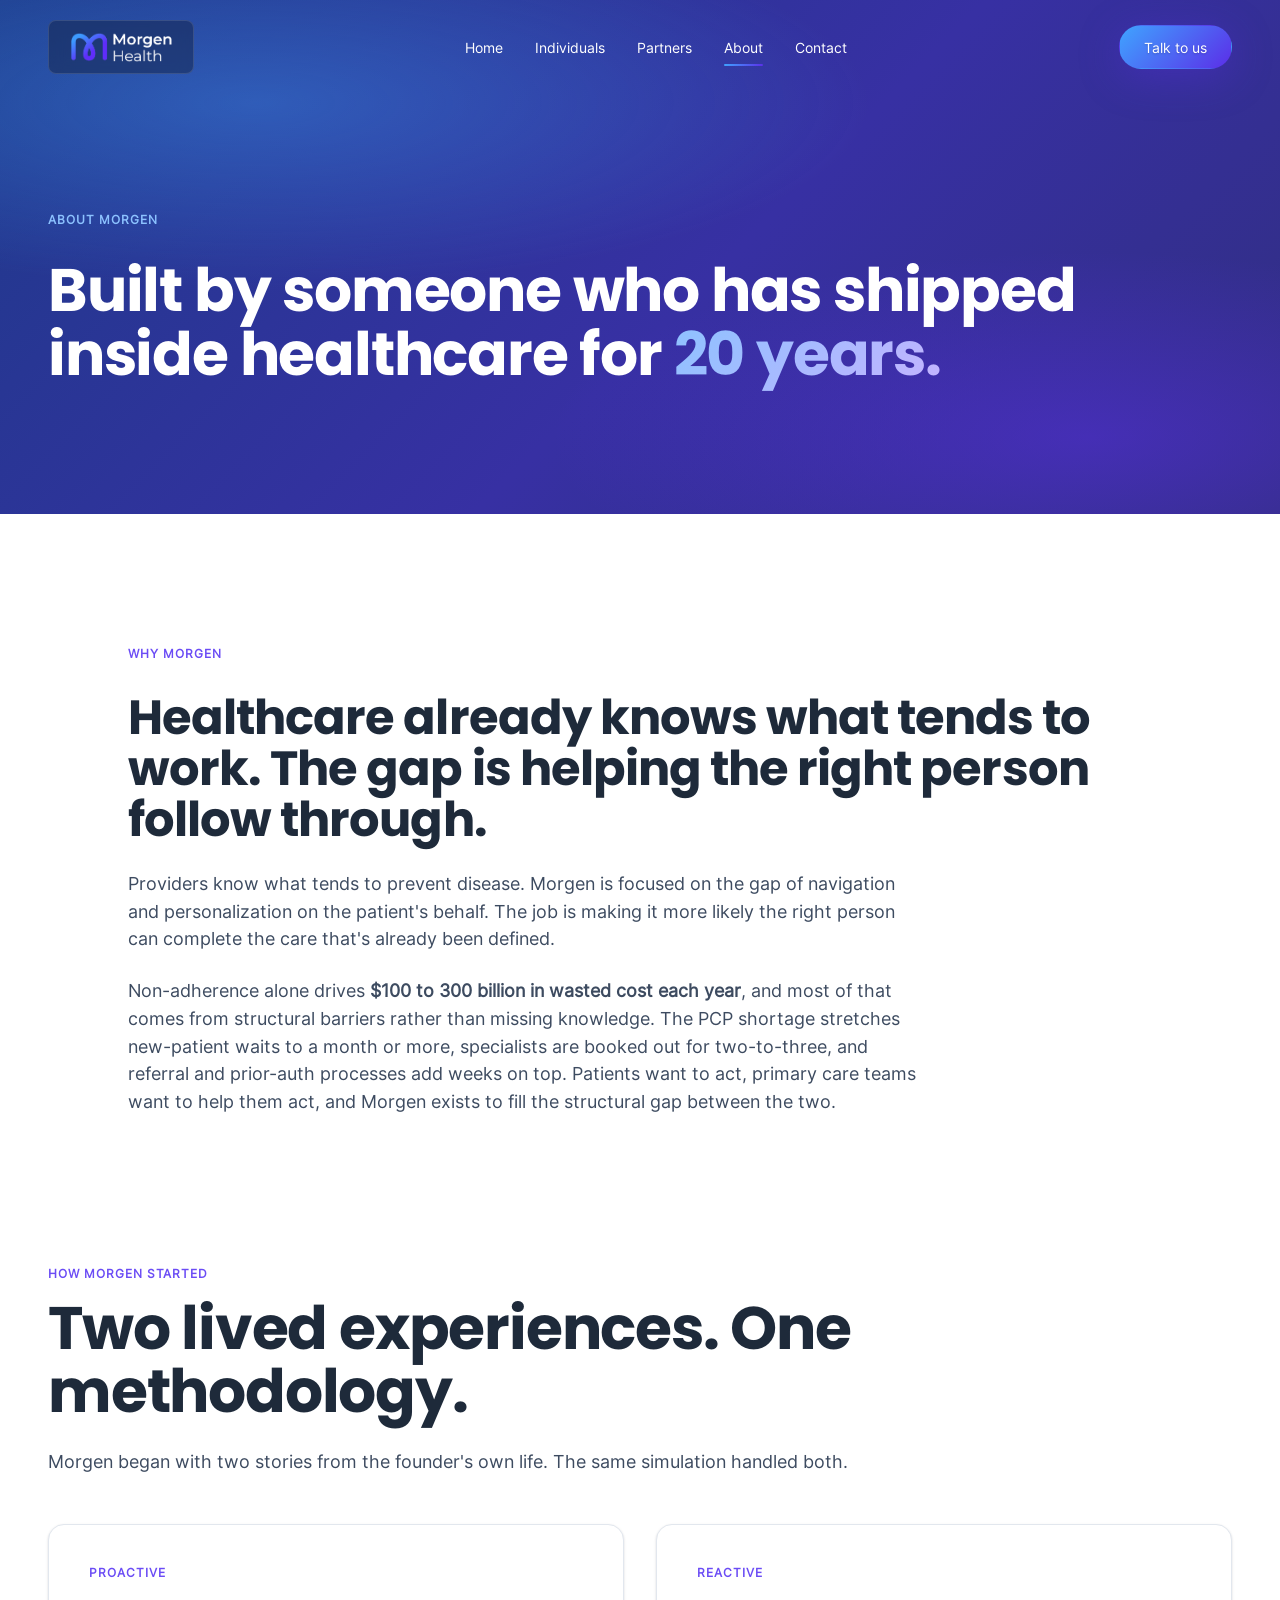
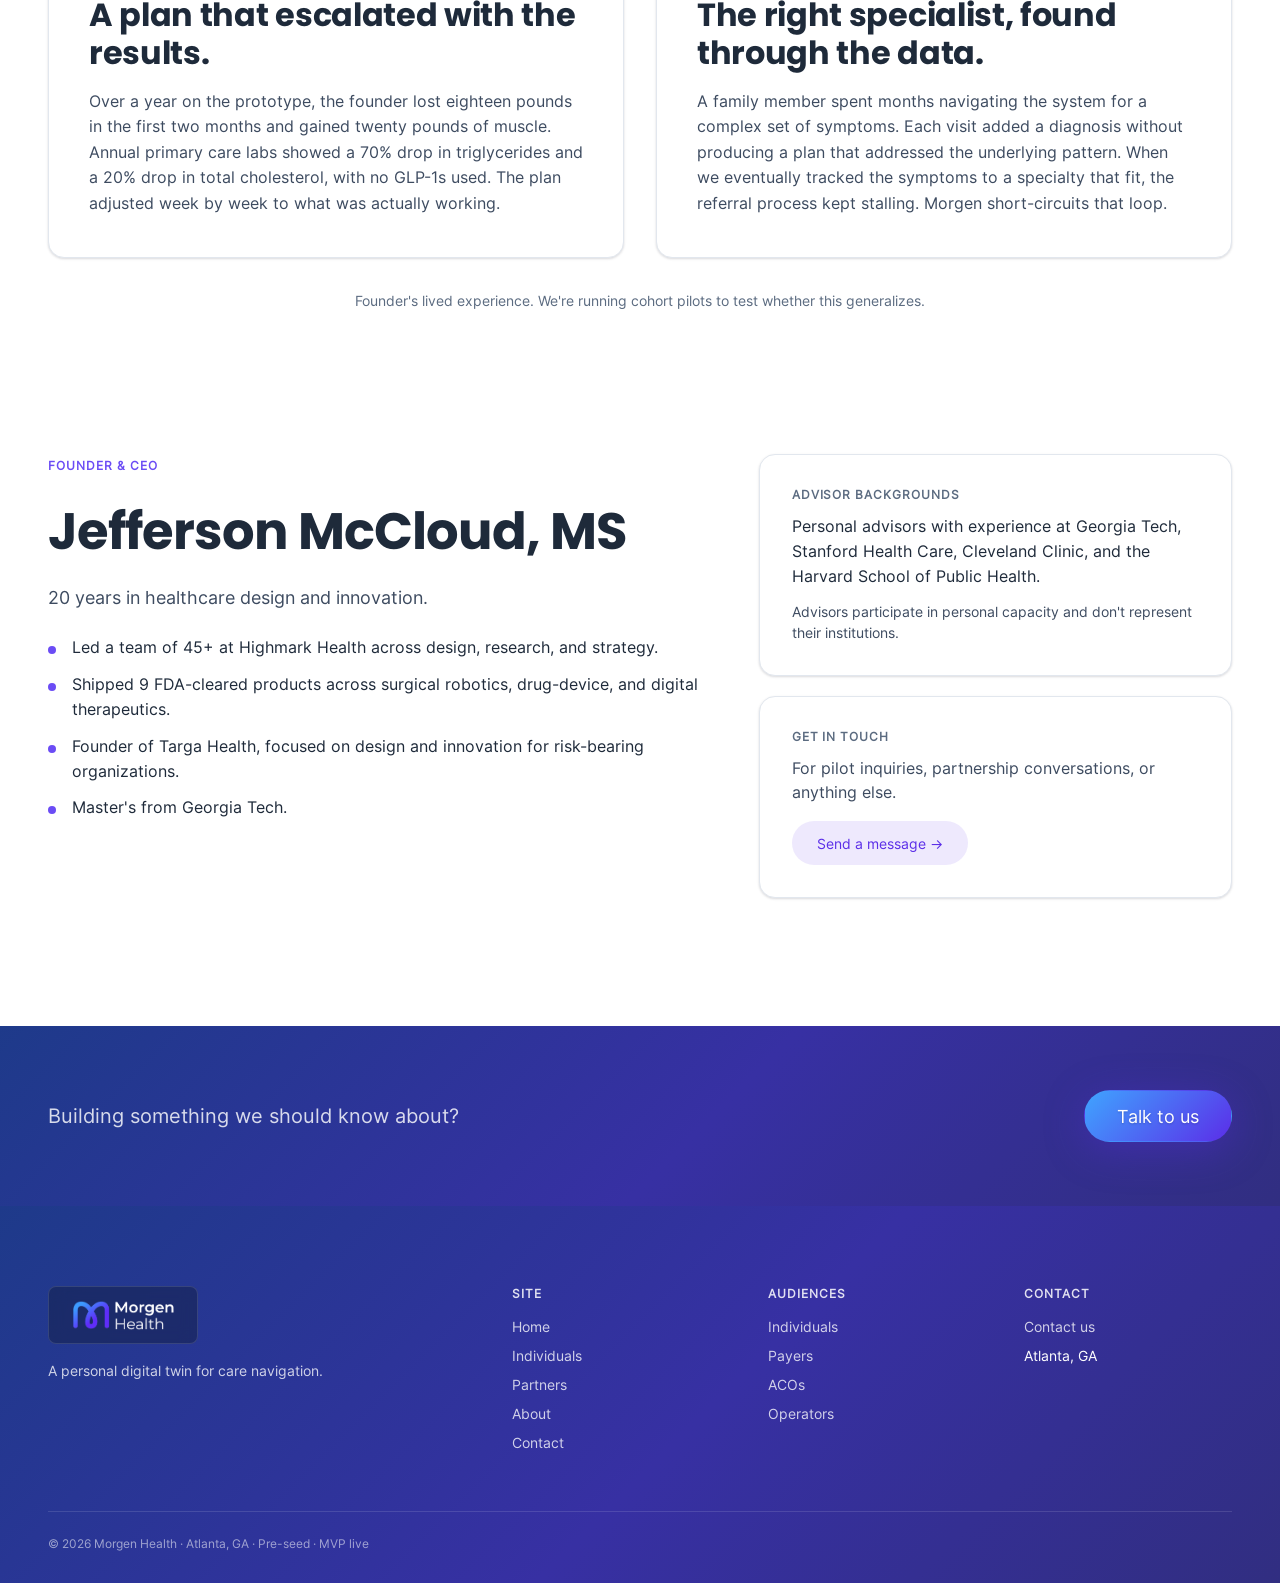
==== about.html @ 2ea1e2b8 "initial push- v1.0 initial push" ====
<!doctype html>
<html lang="en">
<head>
  <meta charset="utf-8">
  <meta name="viewport" content="width=device-width, initial-scale=1">
  <title>About — Morgen Health</title>
  <meta name="description" content="Morgen Health is built by Jefferson McCloud, with 20 years in healthcare design and innovation. The company started with two lived experiences and a single methodology.">
  <link rel="icon" href="assets/logos/morgen-mark.png" type="image/png">
  <link rel="stylesheet" href="styles/site.css">
</head>
<body>

  <a class="skip-link" href="#main-content">Skip to main content</a>

  <nav class="nav" aria-label="Primary">
    <a href="index.html" class="nav__logo" aria-label="Morgen Health home">
      <img class="logo-light" src="assets/logos/morgen-logo-horizontal-dark.png" alt="Morgen Health">
      <img class="logo-dark"  src="assets/logos/morgen-logo-horizontal.png" alt="Morgen Health">
    </a>
    <div class="nav__links">
      <a class="nav__link" href="index.html">Home</a>
      <a class="nav__link" href="individuals.html">Individuals</a>
      <a class="nav__link" href="partners.html">Partners</a>
      <a class="nav__link is-active" href="about.html">About</a>
      <a class="nav__link" href="contact.html">Contact</a>
    </div>
    <a class="btn btn--primary nav__cta" href="contact.html">Talk to us</a>
    <button class="nav__hamburger" aria-label="Open menu" aria-expanded="false">
      <svg width="24" height="24" viewBox="0 0 24 24" fill="none" stroke="currentColor" stroke-width="2" stroke-linecap="round" stroke-linejoin="round"><line x1="3" y1="6" x2="21" y2="6"/><line x1="3" y1="12" x2="21" y2="12"/><line x1="3" y1="18" x2="21" y2="18"/></svg>
    </button>
  </nav>
  <div class="nav__overlay" aria-hidden="true">
    <a class="nav__link" href="index.html">Home</a>
    <a class="nav__link" href="individuals.html">Individuals</a>
    <a class="nav__link" href="partners.html">Partners</a>
    <a class="nav__link is-active" href="about.html">About</a>
    <a class="nav__link" href="contact.html">Contact</a>
    <a class="btn btn--primary btn--lg nav__cta" href="contact.html">Talk to us</a>
  </div>

  <!-- Hero -->
  <header id="main-content" class="section section-grad">
    <div class="container" style="padding-top: 80px;">
      <span class="eyebrow section__eyebrow">About Morgen</span>
      <h1 class="section__title" style="margin-top: 16px;">
        Built by someone who has shipped inside healthcare for <span class="text-grad-cool">20 years.</span>
      </h1>
    </div>
  </header>

  <!-- Why Morgen -->
  <section class="section section-light">
    <div class="container container-prose">
      <span class="eyebrow section__eyebrow">Why Morgen</span>
      <h2 class="section__title" style="margin-top: 16px; font-size: clamp(28px, 4vw, 48px);">
        Healthcare already knows what tends to work. The gap is helping the right person follow through.
      </h2>
      <p class="section__lead" style="margin-top: 24px;">
        Providers know what tends to prevent disease. Morgen is focused on the gap of navigation and personalization on the patient's behalf. The job is making it more likely the right person can complete the care that's already been defined.
      </p>
      <p class="section__lead">
        Non-adherence alone drives <strong>$100 to 300 billion in wasted cost each year</strong>, and most of that comes from structural barriers rather than missing knowledge. The PCP shortage stretches new-patient waits to a month or more, specialists are booked out for two-to-three, and referral and prior-auth processes add weeks on top. Patients want to act, primary care teams want to help them act, and Morgen exists to fill the structural gap between the two.
      </p>
    </div>
  </section>

  <!-- How Morgen started (dual-origin story) -->
  <section class="section section-light" style="padding-top: 0;">
    <div class="container">
      <div class="section__head">
        <span class="eyebrow section__eyebrow">How Morgen started</span>
        <h2 class="section__title">Two lived experiences. One methodology.</h2>
        <p class="section__lead">
          Morgen began with two stories from the founder's own life. The same simulation handled both.
        </p>
      </div>

      <div class="proof-grid">
        <div class="card-light proof-card">
          <span class="eyebrow">Proactive</span>
          <h3 class="proof-card__title">A plan that escalated with the results.</h3>
          <p class="proof-card__body">Over a year on the prototype, the founder lost eighteen pounds in the first two months and gained twenty pounds of muscle. Annual primary care labs showed a 70% drop in triglycerides and a 20% drop in total cholesterol, with no GLP-1s used. The plan adjusted week by week to what was actually working.</p>
        </div>
        <div class="card-light proof-card">
          <span class="eyebrow">Reactive</span>
          <h3 class="proof-card__title">The right specialist, found through the data.</h3>
          <p class="proof-card__body">A family member spent months navigating the system for a complex set of symptoms. Each visit added a diagnosis without producing a plan that addressed the underlying pattern. When we eventually tracked the symptoms to a specialty that fit, the referral process kept stalling. Morgen short-circuits that loop.</p>
        </div>
      </div>

      <p class="proof-footnote">Founder's lived experience. We're running cohort pilots to test whether this generalizes.</p>
    </div>
  </section>

  <!-- Founder -->
  <section class="section section-light" style="padding-top: 0;">
    <div class="container">
      <div class="founder-grid">
        <div>
          <span class="eyebrow section__eyebrow">Founder &amp; CEO</span>
          <h2 style="font-family: var(--font-display); font-size: clamp(32px, 4vw, 56px); font-weight: 700; line-height: 1.06; letter-spacing: -0.02em; margin: 16px 0 24px;">Jefferson McCloud, MS</h2>
          <p class="section__lead" style="margin-top: 0;">20 years in healthcare design and innovation.</p>

          <ul class="bullet-list">
            <li>Led a team of 45+ at Highmark Health across design, research, and strategy.</li>
            <li>Shipped 9 FDA-cleared products across surgical robotics, drug-device, and digital therapeutics.</li>
            <li>Founder of Targa Health, focused on design and innovation for risk-bearing organizations.</li>
            <li>Master's from Georgia Tech.</li>
          </ul>
        </div>

        <div style="display: flex; flex-direction: column; gap: 20px;">
          <div class="card-light">
            <div class="caption" style="text-transform: uppercase; letter-spacing: 0.08em; font-weight: 600; font-size: 12px; color: var(--ink-600); margin-bottom: 12px;">Advisor backgrounds</div>
            <p style="margin: 0 0 12px; color: var(--ink-900); font-weight: 500; line-height: 1.55;">
              Personal advisors with experience at Georgia Tech, Stanford Health Care, Cleveland Clinic, and the Harvard School of Public Health.
            </p>
            <p style="margin: 0; color: var(--ink-700); font-size: 14px; line-height: 1.5;">
              Advisors participate in personal capacity and don't represent their institutions.
            </p>
          </div>
          <div class="card-light">
            <div class="caption" style="text-transform: uppercase; letter-spacing: 0.08em; font-weight: 600; font-size: 12px; color: var(--ink-600); margin-bottom: 12px;">Get in touch</div>
            <p style="margin: 0 0 16px; color: var(--ink-700); line-height: 1.55;">
              For pilot inquiries, partnership conversations, or anything else.
            </p>
            <a class="btn btn--secondary" href="contact.html">Send a message →</a>
          </div>
        </div>
      </div>
    </div>
  </section>

  <!-- CTA strip -->
  <section class="section section-ink" style="padding-top: 64px; padding-bottom: 64px;">
    <div class="container">
      <div style="display: flex; flex-wrap: wrap; align-items: center; justify-content: space-between; gap: 24px;">
        <p class="lead" style="margin: 0; max-width: 720px;">
          Building something we should know about?
        </p>
        <a class="btn btn--primary btn--lg" href="contact.html">Talk to us</a>
      </div>
    </div>
  </section>

  <!-- Footer -->
  <footer class="footer">
    <div class="footer__grid">
      <div class="footer__brand">
        <img src="assets/logos/morgen-logo-horizontal-dark.png" alt="Morgen Health">
        <p>A personal digital twin for care navigation.</p>
      </div>
      <div class="footer__col">
        <h4>Site</h4>
        <ul>
          <li><a href="index.html">Home</a></li>
          <li><a href="individuals.html">Individuals</a></li>
          <li><a href="partners.html">Partners</a></li>
          <li><a href="about.html">About</a></li>
          <li><a href="contact.html">Contact</a></li>
        </ul>
      </div>
      <div class="footer__col">
        <h4>Audiences</h4>
        <ul>
          <li><a href="individuals.html">Individuals</a></li>
          <li><a href="partners.html">Payers</a></li>
          <li><a href="partners.html">ACOs</a></li>
          <li><a href="partners.html">Operators</a></li>
        </ul>
      </div>
      <div class="footer__col">
        <h4>Contact</h4>
        <ul>
          <li><a href="contact.html">Contact us</a></li>
          <li>Atlanta, GA</li>
        </ul>
      </div>
    </div>
    <div class="footer__bottom">© 2026 Morgen Health · Atlanta, GA · Pre-seed · MVP live</div>
  </footer>

  <script src="js/nav.js"></script>
</body>
</html>
---- styles/site.css ----
/* ============================================================
   Morgen Health — site styles
   Built on top of colors_and_type.css. Every value below either
   uses a design-system variable or is a layout primitive.
   ============================================================ */

@import url("./colors_and_type.css");

* { box-sizing: border-box; }

html, body {
  margin: 0;
  padding: 0;
  font-family: var(--font-body);
  color: var(--ink-900);
  background: var(--white);
  -webkit-font-smoothing: antialiased;
  -moz-osx-font-smoothing: grayscale;
  scroll-behavior: smooth;
}

a { color: inherit; text-decoration: none; }
img { max-width: 100%; display: block; }

/* ============================================================
   Accessibility — skip link + focus visible
   ============================================================ */
.skip-link {
  position: absolute;
  top: -64px;
  left: 16px;
  padding: 12px 18px;
  background: var(--ink-900);
  color: var(--white);
  font-weight: var(--weight-semibold);
  border-radius: var(--radius-md);
  z-index: 100;
  text-decoration: none;
  transition: top 180ms ease;
}
.skip-link:focus {
  top: 16px;
  outline: 2px solid #8CC2FF;
  outline-offset: 2px;
}

a:focus-visible,
button:focus-visible,
input:focus-visible,
select:focus-visible,
textarea:focus-visible {
  outline: 2px solid var(--morgen-violet);
  outline-offset: 3px;
  border-radius: var(--radius-sm);
}
.section-ink a:focus-visible,
.section-grad a:focus-visible,
.footer a:focus-visible,
.nav:not(.is-scrolled) a:focus-visible,
.nav__overlay a:focus-visible {
  outline-color: #8CC2FF;
}

/* ============================================================
   Section wrappers
   ============================================================ */
/* Section horizontal padding tracks the nav so content lines up under the logo. */
.section { padding: 96px 24px; }
@media (min-width: 768px) { .section { padding: 128px 48px; } }

.section-light  { background: var(--white); color: var(--ink-900); }
.section-ink    { background: var(--morgen-bg-gradient); color: var(--white); }
.section-grad   { background: var(--morgen-bg-gradient); color: var(--white); position: relative; overflow: hidden; }

.section-grad::before {
  content: "";
  position: absolute; inset: 0;
  background:
    radial-gradient(ellipse 80% 60% at 20% 20%, rgba(63,164,255,0.35), transparent 60%),
    radial-gradient(ellipse 70% 60% at 85% 85%, rgba(91,46,232,0.45), transparent 60%);
  pointer-events: none;
}
.section-grad > * { position: relative; z-index: 1; }

/* Dark-context type inversion */
.section-ink h1, .section-ink h2, .section-ink h3, .section-ink h4,
.section-ink .h1, .section-ink .h2, .section-ink .h3, .section-ink .h4,
.section-ink .display,
.section-grad h1, .section-grad h2, .section-grad h3, .section-grad h4,
.section-grad .h1, .section-grad .h2, .section-grad .h3, .section-grad .h4,
.section-grad .display { color: var(--white); }

.section-ink p, .section-ink .p,
.section-grad p, .section-grad .p { color: rgba(255,255,255,0.78); }

.section-ink .lead,
.section-grad .lead { color: rgba(255,255,255,0.82); }

.section-ink .eyebrow,
.section-grad .eyebrow { color: #8CC2FF; }

.section-ink .caption,
.section-grad .caption { color: rgba(255,255,255,0.55); }

.container       { max-width: 1280px; margin: 0 auto; }
.container-prose { max-width: 1024px; margin: 0 auto; }

/* ============================================================
   Nav
   ============================================================ */
.nav {
  position: fixed; top: 0; left: 0; right: 0; z-index: 50;
  display: flex; align-items: center; justify-content: space-between;
  padding: 16px 24px;
  transition: background-color 220ms ease, box-shadow 220ms ease, border-color 220ms ease;
  background: transparent;
  border-bottom: 1px solid transparent;
}
@media (min-width: 768px) { .nav { padding: 20px 48px; } }
.nav.is-scrolled {
  background: rgba(255,255,255,0.95);
  -webkit-backdrop-filter: var(--glass-blur);
          backdrop-filter: var(--glass-blur);
  box-shadow: var(--shadow-sm);
  border-bottom: 1px solid var(--ink-200);
}

.nav__logo {
  display: inline-flex; align-items: center;
  padding: 6px 12px;
  border-radius: var(--radius-md);
  transition: background-color 220ms ease, border-color 220ms ease, box-shadow 220ms ease;
}
.nav__logo img { height: 36px; width: auto; }
@media (min-width: 768px) { .nav__logo img { height: 40px; } }
/* On transparent nav (over the gradient hero), give the logo a soft backing chip
   so the wordmark doesn't wash out against the lighter parts of the gradient. */
.nav:not(.is-scrolled) .nav__logo {
  background: rgba(15, 26, 51, 0.40);
  border: 1px solid rgba(255, 255, 255, 0.12);
  -webkit-backdrop-filter: blur(8px);
          backdrop-filter: blur(8px);
}

.nav__logo .logo-light { display: block; }
.nav__logo .logo-dark  { display: none; }
.nav.is-scrolled .nav__logo .logo-light { display: none; }
.nav.is-scrolled .nav__logo .logo-dark  { display: block; }

.nav__links { display: none; }
@media (min-width: 768px) { .nav__links { display: flex; align-items: center; gap: 32px; } }

.nav__link {
  font-size: var(--text-sm);
  font-weight: var(--weight-medium);
  color: var(--white);
  position: relative;
  padding: 8px 0;
  transition: opacity 150ms ease;
}
.nav.is-scrolled .nav__link { color: var(--ink-900); }
.nav__link:hover { opacity: 0.8; }
.nav__link.is-active::after {
  content: "";
  position: absolute; left: 0; right: 0; bottom: -2px;
  height: 2px;
  background: var(--morgen-gradient);
  border-radius: var(--radius-pill);
}

/* Scope the top-bar CTA rules to .nav > .nav__cta so they don't apply
   to the overlay's own CTA (which lives inside .nav__overlay). */
.nav > .nav__cta { display: none; }
@media (min-width: 768px) { .nav > .nav__cta { display: inline-flex; } }

.nav__hamburger {
  display: inline-flex; align-items: center; justify-content: center;
  width: 40px; height: 40px;
  background: transparent; border: 0; cursor: pointer;
  color: var(--white);
}
.nav.is-scrolled .nav__hamburger { color: var(--ink-900); }
@media (min-width: 768px) { .nav__hamburger { display: none; } }

.nav__overlay {
  position: fixed; inset: 0; z-index: 49;
  background: var(--morgen-bg-gradient);
  display: flex; flex-direction: column;
  padding: 100px 24px 48px;
  transform: translateY(-100%);
  transition: transform 280ms cubic-bezier(0.16, 1, 0.3, 1);
}
.nav__overlay.is-open { transform: translateY(0); }
.nav__overlay .nav__link {
  color: var(--white);
  font-size: var(--text-3xl);
  font-family: var(--font-display);
  font-weight: var(--weight-bold);
  letter-spacing: var(--tracking-tight);
  padding: 16px 0;
  border-bottom: 1px solid rgba(255,255,255,0.15);
}
.nav__overlay .nav__link.is-active { color: #8CC2FF; }
.nav__overlay .nav__cta { margin-top: 32px; align-self: flex-start; }

/* ============================================================
   Buttons
   ============================================================ */
.btn {
  display: inline-flex; align-items: center; justify-content: center;
  gap: 8px;
  height: 44px; padding: 0 24px;
  border-radius: var(--radius-pill);
  border: 1px solid transparent;
  font-family: var(--font-body);
  font-size: var(--text-sm);
  font-weight: var(--weight-medium);
  cursor: pointer; text-decoration: none;
  transition: opacity 180ms ease, transform 180ms ease;
}
.btn:hover { opacity: 0.92; }
.btn:active { transform: translateY(1px); }
.btn--primary {
  background: var(--morgen-gradient);
  color: var(--white) !important;
  box-shadow: var(--shadow-glow-violet);
  /* Subtle text shadow so the white label stays legible at the lighter end of the gradient. */
  text-shadow: 0 1px 2px rgba(15, 26, 51, 0.22);
}
.btn--secondary {
  background: rgba(91, 46, 232, 0.10);
  color: var(--morgen-violet-deep);
}
.btn--outline {
  background: var(--white);
  border-color: var(--ink-200);
  color: var(--ink-800);
}
.btn--ghost { background: transparent; color: inherit; }
.btn--lg { height: 52px; padding: 0 32px; font-size: var(--text-md); }
.btn--sm { height: 32px; padding: 0 16px; font-size: var(--text-xs); }

/* ============================================================
   Pills
   ============================================================ */
.pill {
  display: inline-flex; align-items: center; gap: 8px;
  padding: 6px 14px;
  border-radius: var(--radius-pill);
  font-family: var(--font-body);
  font-size: var(--text-xs);
  font-weight: var(--weight-medium);
  white-space: nowrap;
}
.pill--light {
  background: rgba(91, 46, 232, 0.10);
  color: var(--morgen-violet-deep);
  border: 1px solid rgba(91, 46, 232, 0.20);
}
.pill--dark {
  background: var(--glass-bg);
  border: 1px solid var(--glass-border);
  color: var(--white);
  -webkit-backdrop-filter: var(--glass-blur);
          backdrop-filter: var(--glass-blur);
}
.pill--brand { background: var(--morgen-gradient); color: var(--white); border: 0; }

/* ============================================================
   Cards
   ============================================================ */
.card-light {
  background: var(--white);
  border: 1px solid var(--ink-200);
  border-radius: var(--radius-xl);
  padding: 24px;
  box-shadow: var(--shadow-sm);
}
@media (min-width: 768px) { .card-light { padding: 32px; } }

.card-ink {
  background: #16213F;
  border: 1px solid rgba(255,255,255,0.10);
  border-radius: var(--radius-xl);
  padding: 24px;
}

.glass {
  background: var(--glass-bg);
  border: 1px solid var(--glass-border);
  -webkit-backdrop-filter: var(--glass-blur);
          backdrop-filter: var(--glass-blur);
  border-radius: var(--radius-xl);
  padding: 20px;
}
@media (min-width: 768px) { .glass { padding: 24px; } }

/* ============================================================
   Hero
   ============================================================ */
.hero {
  min-height: 100vh;
  display: flex; flex-direction: column; justify-content: center;
  padding-top: 120px;
}
.hero__eyebrow { margin-bottom: 16px; }
.hero__headline {
  font-family: var(--font-display);
  font-size: clamp(40px, 8vw, 92px);
  line-height: 1.02;
  letter-spacing: -0.025em;
  font-weight: var(--weight-bold);
  margin: 0 0 32px;
  max-width: 1200px;
}
.hero__sub {
  font-size: clamp(18px, 1.6vw, 22px);
  line-height: 1.5;
  max-width: 720px;
  margin: 0 0 32px;
}
.hero__pills {
  display: flex; flex-wrap: wrap; gap: 10px;
  margin-bottom: 40px;
}
.hero__cta { margin-top: 8px; }

/* ============================================================
   Section heads
   ============================================================ */
.section__head { margin-bottom: 48px; max-width: 1200px; }
.section__eyebrow { display: inline-block; margin-bottom: 16px; }
.section__title {
  font-family: var(--font-display);
  font-size: clamp(32px, 5vw, 60px);
  line-height: 1.06;
  letter-spacing: -0.02em;
  font-weight: var(--weight-bold);
  margin: 0;
}
.section__lead {
  font-size: clamp(17px, 1.4vw, 20px);
  line-height: 1.55;
  margin-top: 24px;
  max-width: 800px;
}

/* ============================================================
   Cost callout
   ============================================================ */
.cost-panel {
  display: grid; grid-template-columns: 1fr;
  gap: 24px;
  padding: 32px;
  border-radius: var(--radius-xl);
  background:
    radial-gradient(ellipse 60% 60% at 0% 50%, rgba(63,164,255,0.18), transparent 60%),
    linear-gradient(135deg, #1E2C5C 0%, #2A1F73 100%);
  border: 1px solid rgba(140, 194, 255, 0.18);
  margin-top: 48px;
  color: var(--white);
}
@media (min-width: 768px) {
  .cost-panel { grid-template-columns: auto 1fr; gap: 48px; padding: 48px; align-items: center; }
}
.cost-panel__caption {
  font-size: var(--text-xs);
  font-weight: var(--weight-semibold);
  letter-spacing: var(--tracking-caps);
  text-transform: uppercase;
  color: rgba(255,255,255,0.60);
  margin-bottom: 12px;
}
.cost-panel__number {
  font-family: var(--font-display);
  font-size: clamp(60px, 10vw, 132px);
  line-height: 0.95;
  font-weight: var(--weight-bold);
  letter-spacing: -0.04em;
  background: var(--morgen-gradient);
  -webkit-background-clip: text; background-clip: text; color: transparent;
}
.cost-panel__body {
  font-size: clamp(17px, 1.4vw, 22px);
  line-height: 1.45;
  color: rgba(255,255,255,0.92);
  border-left: 1px solid rgba(255,255,255,0.20);
  padding-left: 24px;
}
@media (max-width: 767px) {
  .cost-panel__body { border-left: 0; padding-left: 0; padding-top: 12px; border-top: 1px solid rgba(255,255,255,0.20); }
}

/* ============================================================
   Six-stage timeline
   ============================================================ */
.timeline {
  display: grid; grid-template-columns: 1fr;
  gap: 20px;
  margin-top: 32px;
}
@media (min-width: 768px)  { .timeline { grid-template-columns: repeat(2, 1fr); } }
@media (min-width: 1024px) { .timeline { grid-template-columns: repeat(3, 1fr); } }
@media (min-width: 1280px) { .timeline { grid-template-columns: repeat(6, 1fr); gap: 16px; } }

.stage { display: flex; flex-direction: column; gap: 12px; }
.stage__caption {
  font-size: var(--text-xs);
  font-weight: var(--weight-semibold);
  letter-spacing: var(--tracking-caps);
  color: rgba(255,255,255,0.50);
  text-transform: uppercase;
}
.stage--peach .stage__caption { color: #FFD08C; }
.stage__title {
  font-family: var(--font-display);
  font-size: var(--text-xl);
  font-weight: var(--weight-bold);
  color: var(--white);
  margin: 0;
}
.stage__body {
  font-size: var(--text-sm);
  line-height: 1.5;
  color: rgba(255,255,255,0.72);
  margin: 0;
}
.stage__stat {
  margin-top: auto;
  padding: 12px 16px;
  border-left: 2px solid var(--stage-color, #8CC2FF);
  background: var(--stage-bg, rgba(140,194,255,0.08));
  border-radius: 0 var(--radius-md) var(--radius-md) 0;
}
.stage__stat-top {
  font-family: var(--font-display);
  font-size: var(--text-md);
  font-weight: var(--weight-bold);
  color: var(--stage-color, #8CC2FF);
  line-height: 1.2;
}
.stage__stat-sub {
  font-size: 11px;
  color: var(--stage-color-soft, rgba(140,194,255,0.7));
  margin-top: 4px;
  letter-spacing: 0.04em;
}
.stage--blue   { --stage-color: #8CC2FF; --stage-color-soft: rgba(140,194,255,0.7);  --stage-bg: rgba(140,194,255,0.08); }
.stage--purple { --stage-color: #A790FF; --stage-color-soft: rgba(167,144,255,0.7);  --stage-bg: rgba(167,144,255,0.08); }
.stage--rose   { --stage-color: #FF9FB3; --stage-color-soft: rgba(255,159,179,0.7);  --stage-bg: rgba(255,159,179,0.08); }
.stage--peach  { --stage-color: #FFD08C; --stage-color-soft: rgba(255,208,140,0.75); --stage-bg: rgba(255,208,140,0.10); }

.timeline-closing {
  margin-top: 32px;
  text-align: center;
  font-style: italic;
  color: rgba(255,255,255,0.55);
  font-size: var(--text-sm);
}

/* ============================================================
   3-step flow
   ============================================================ */
.flow { display: grid; grid-template-columns: 1fr; gap: 24px; margin-top: 32px; }
@media (min-width: 1024px) { .flow { grid-template-columns: repeat(3, 1fr); } }
.flow__num {
  font-family: var(--font-display);
  font-size: var(--text-md);
  font-weight: var(--weight-bold);
  letter-spacing: var(--tracking-caps);
  color: #8CC2FF;
  margin-bottom: 12px;
}
.flow__title {
  font-family: var(--font-display);
  font-size: var(--text-2xl);
  font-weight: var(--weight-bold);
  color: var(--white);
  margin: 0 0 8px;
}
.flow__sub {
  font-size: var(--text-sm);
  color: rgba(255,255,255,0.60);
  margin: 0 0 16px;
  font-style: italic;
}
.flow__body {
  font-size: var(--text-base);
  line-height: 1.55;
  color: rgba(255,255,255,0.78);
}

/* ============================================================
   Stat blocks
   ============================================================ */
.stats { display: grid; grid-template-columns: 1fr; gap: 24px; margin-top: 32px; }
@media (min-width: 1024px) { .stats { grid-template-columns: repeat(3, 1fr); } }
.stat__num {
  font-family: var(--font-display);
  font-size: clamp(64px, 8vw, 120px);
  line-height: 1; letter-spacing: -0.04em;
  font-weight: var(--weight-bold);
  background: var(--morgen-gradient);
  -webkit-background-clip: text; background-clip: text; color: transparent;
  margin-bottom: 16px;
}
.stat__title {
  font-family: var(--font-display);
  font-size: var(--text-xl);
  font-weight: var(--weight-bold);
  color: var(--ink-900);
  margin: 0 0 8px;
}
.stat__body {
  font-size: var(--text-base);
  color: var(--ink-700);
  line-height: 1.5;
  margin: 0;
}

/* ============================================================
   Footer
   ============================================================ */
.footer { background: var(--morgen-bg-gradient); color: var(--white); padding: 64px 24px 32px; }
@media (min-width: 768px) { .footer { padding: 80px 48px 32px; } }
.footer h4 { color: var(--white); }
.footer p, .footer a { color: rgba(255,255,255,0.78); }
.footer__grid { display: grid; grid-template-columns: 1fr; gap: 40px; max-width: 1280px; margin: 0 auto; }
@media (min-width: 768px) { .footer__grid { grid-template-columns: 2fr 1fr 1fr 1fr; gap: 48px; } }
.footer__brand img {
  height: 40px;
  margin-bottom: 16px;
  /* Same backing chip as the transparent-state nav so the wordmark holds against the gradient. */
  padding: 8px 14px;
  background: rgba(15, 26, 51, 0.40);
  border: 1px solid rgba(255, 255, 255, 0.12);
  border-radius: var(--radius-md);
  -webkit-backdrop-filter: blur(8px);
          backdrop-filter: blur(8px);
  box-sizing: content-box;
}
.footer__brand p { font-size: var(--text-sm); max-width: 360px; line-height: 1.5; }
.footer__col h4 {
  font-family: var(--font-body);
  font-size: var(--text-xs);
  font-weight: var(--weight-semibold);
  letter-spacing: var(--tracking-caps);
  text-transform: uppercase;
  margin: 0 0 16px;
  color: rgba(255,255,255,0.85);
}
.footer__col ul { list-style: none; padding: 0; margin: 0; }
.footer__col li { margin-bottom: 12px; font-size: var(--text-sm); }
.footer__col a:hover { color: var(--white); }
.footer__bottom {
  max-width: 1280px; margin: 48px auto 0;
  padding-top: 24px;
  border-top: 1px solid rgba(255,255,255,0.12);
  font-size: var(--text-xs);
  color: rgba(255,255,255,0.55);
}

/* ============================================================
   Two-column About
   ============================================================ */
.founder-grid { display: grid; grid-template-columns: 1fr; gap: 32px; }
@media (min-width: 1024px) { .founder-grid { grid-template-columns: 1.4fr 1fr; gap: 48px; } }
.bullet-list { list-style: none; padding: 0; margin: 24px 0 0; }
.bullet-list li {
  padding-left: 24px; position: relative; margin-bottom: 12px;
  font-size: var(--text-base); line-height: 1.55;
}
.bullet-list li::before {
  content: ""; position: absolute; left: 0; top: 11px;
  width: 8px; height: 8px; border-radius: 50%;
  background: var(--morgen-violet);
}

/* ============================================================
   Contact grid
   ============================================================ */
.contact-grid { display: grid; grid-template-columns: 1fr; gap: 20px; margin-top: 32px; }
@media (min-width: 768px)  { .contact-grid { grid-template-columns: repeat(2, 1fr); } }
@media (min-width: 1024px) { .contact-grid { grid-template-columns: repeat(4, 1fr); } }
.contact-card .contact-card__caption {
  font-size: var(--text-xs);
  letter-spacing: var(--tracking-caps);
  text-transform: uppercase;
  color: var(--ink-600);
  margin-bottom: 8px;
}
.contact-card .contact-card__value {
  font-family: var(--font-display);
  font-size: var(--text-lg);
  font-weight: var(--weight-bold);
  color: var(--ink-900);
}
.contact-card a:hover { color: var(--morgen-violet); }

/* ============================================================
   Pilot-objective sentence (/for-partners)
   ============================================================ */
.objective-sentence {
  font-family: var(--font-display);
  font-size: clamp(22px, 2.4vw, 36px);
  line-height: 1.35;
  font-weight: var(--weight-semibold);
  color: var(--ink-900);
  max-width: 1100px;
}
.objective-sentence .anchor { color: var(--ink-900); font-weight: var(--weight-bold); }
.objective-sentence .connector { color: var(--ink-600); font-weight: var(--weight-regular); }

.objective-grid { display: grid; grid-template-columns: 1fr; gap: 20px; margin-top: 48px; }
@media (min-width: 768px)  { .objective-grid { grid-template-columns: repeat(2, 1fr); } }
@media (min-width: 1024px) { .objective-grid { grid-template-columns: repeat(4, 1fr); } }

/* ============================================================
   Final CTA
   ============================================================ */
.final-cta { padding-top: 64px; }
.final-cta__headline {
  font-family: var(--font-display);
  font-size: clamp(40px, 7vw, 80px);
  line-height: 1.05;
  letter-spacing: -0.025em;
  font-weight: var(--weight-bold);
  margin: 0 0 32px;
  max-width: 1100px;
}
.final-cta__sub {
  font-size: clamp(17px, 1.5vw, 22px);
  margin: 0 0 40px;
  max-width: 720px;
}

/* Gradient text helpers */
.text-grad-cool {
  background: linear-gradient(135deg, #8CC2FF 0%, #C5B3FF 100%);
  -webkit-background-clip: text; background-clip: text; color: transparent;
}
.text-grad-warm {
  background: linear-gradient(135deg, #FFD08C 0%, #FF9FB3 100%);
  -webkit-background-clip: text; background-clip: text; color: transparent;
}
.text-grad {
  background: var(--morgen-gradient);
  -webkit-background-clip: text; background-clip: text; color: transparent;
}

/* ============================================================
   Dual proof cards (homepage)
   ============================================================ */
.proof-grid {
  display: grid; grid-template-columns: 1fr;
  gap: 24px; margin-top: 32px;
}
@media (min-width: 900px) { .proof-grid { grid-template-columns: 1fr 1fr; gap: 32px; } }

.proof-card {
  display: flex; flex-direction: column;
  gap: 16px;
  padding: 32px;
}
@media (min-width: 768px) { .proof-card { padding: 40px; } }

.proof-card__title {
  font-family: var(--font-display);
  font-size: clamp(22px, 2.6vw, 32px);
  font-weight: var(--weight-bold);
  line-height: 1.2;
  letter-spacing: -0.01em;
  color: var(--ink-900);
  margin: 0;
}
.proof-card__body {
  font-size: var(--text-base);
  line-height: 1.6;
  color: var(--ink-700);
  margin: 0;
}

.proof-footnote {
  margin-top: 32px;
  font-size: var(--text-sm);
  color: var(--ink-600);
  text-align: center;
}

/* ============================================================
   Audience routing cards (homepage)
   ============================================================ */
.route-grid {
  display: grid; grid-template-columns: 1fr;
  gap: 20px; margin-top: 32px;
}
@media (min-width: 900px) { .route-grid { grid-template-columns: 1fr 1fr; gap: 24px; } }

.route-card {
  display: flex; flex-direction: column;
  gap: 14px;
  padding: 32px;
  background: var(--glass-bg);
  border: 1px solid var(--glass-border);
  -webkit-backdrop-filter: var(--glass-blur);
          backdrop-filter: var(--glass-blur);
  border-radius: var(--radius-xl);
  text-decoration: none;
  color: inherit;
  transition: background-color 200ms ease, border-color 200ms ease, transform 200ms ease;
}
@media (min-width: 768px) { .route-card { padding: 40px; } }
.route-card:hover {
  background: var(--glass-bg-hi);
  border-color: var(--glass-border-hi);
  transform: translateY(-2px);
}
.route-card__eyebrow {
  font-size: var(--text-xs);
  font-weight: var(--weight-semibold);
  letter-spacing: var(--tracking-caps);
  text-transform: uppercase;
  color: #8CC2FF;
}
.route-card__title {
  font-family: var(--font-display);
  font-size: clamp(22px, 2.6vw, 32px);
  font-weight: var(--weight-bold);
  line-height: 1.2;
  color: var(--white);
  margin: 0;
}
.route-card__body {
  font-size: var(--text-base);
  line-height: 1.55;
  color: rgba(255, 255, 255, 0.78);
  margin: 0;
}
.route-card__cta {
  margin-top: auto;
  padding-top: 12px;
  font-size: var(--text-sm);
  font-weight: var(--weight-medium);
  color: #8CC2FF;
}

/* ============================================================
   Advisor grid
   ============================================================ */
.advisor-grid {
  display: grid; grid-template-columns: 1fr;
  gap: 12px; margin-top: 32px;
}
@media (min-width: 640px)  { .advisor-grid { grid-template-columns: repeat(2, 1fr); } }
@media (min-width: 1024px) { .advisor-grid { grid-template-columns: repeat(4, 1fr); } }

.advisor {
  padding: 24px;
  text-align: center;
  background: var(--white);
  border: 1px solid var(--ink-200);
  border-radius: var(--radius-lg);
  font-family: var(--font-display);
  font-weight: var(--weight-semibold);
  font-size: var(--text-base);
  color: var(--ink-900);
  line-height: 1.3;
}

/* ============================================================
   Contact form
   ============================================================ */
.contact-form { margin-top: 32px; display: flex; flex-direction: column; gap: 20px; }

.form-row {
  display: grid; grid-template-columns: 1fr; gap: 20px;
}
@media (min-width: 640px) { .form-row { grid-template-columns: 1fr 1fr; } }

.form-field { display: flex; flex-direction: column; gap: 6px; }
.form-label {
  font-size: var(--text-xs);
  font-weight: var(--weight-semibold);
  letter-spacing: var(--tracking-caps);
  text-transform: uppercase;
  color: var(--ink-700);
}
.form-optional {
  text-transform: none; letter-spacing: 0;
  color: var(--ink-600); font-weight: var(--weight-regular);
}

.form-field input,
.form-field select,
.form-field textarea {
  font-family: var(--font-body);
  font-size: var(--text-base);
  color: var(--ink-900);
  background: var(--white);
  border: 1px solid var(--ink-200);
  border-radius: var(--radius-md);
  padding: 12px 16px;
  outline: none;
  transition: border-color 150ms ease, box-shadow 150ms ease;
  width: 100%;
}
.form-field textarea { resize: vertical; min-height: 140px; }
.form-field select {
  appearance: none; -webkit-appearance: none;
  background-image: url("data:image/svg+xml;utf8,<svg xmlns='http://www.w3.org/2000/svg' width='14' height='8' viewBox='0 0 14 8' fill='none'><path d='M1 1l6 6 6-6' stroke='%237B8A9E' stroke-width='1.5' stroke-linecap='round' stroke-linejoin='round'/></svg>");
  background-repeat: no-repeat;
  background-position: right 16px center;
  padding-right: 44px;
}
.form-field input:focus,
.form-field select:focus,
.form-field textarea:focus {
  border-color: var(--morgen-violet-deep);
  box-shadow: 0 0 0 3px rgba(91, 46, 232, 0.15);
}
.form-field input::placeholder,
.form-field textarea::placeholder { color: var(--ink-400); }

.form-actions {
  margin-top: 12px;
  display: flex; flex-direction: column; gap: 16px;
  align-items: flex-start;
}
@media (min-width: 640px) {
  .form-actions { flex-direction: row; align-items: center; gap: 24px; }
}
.form-fallback {
  margin: 0;
  font-size: var(--text-sm);
  color: var(--ink-600);
}
.form-fallback a { color: var(--morgen-violet-deep); font-weight: var(--weight-medium); }
.form-fallback a:hover { text-decoration: underline; }

@media (prefers-reduced-motion: reduce) {
  * { animation: none !important; transition: none !important; scroll-behavior: auto !important; }
}
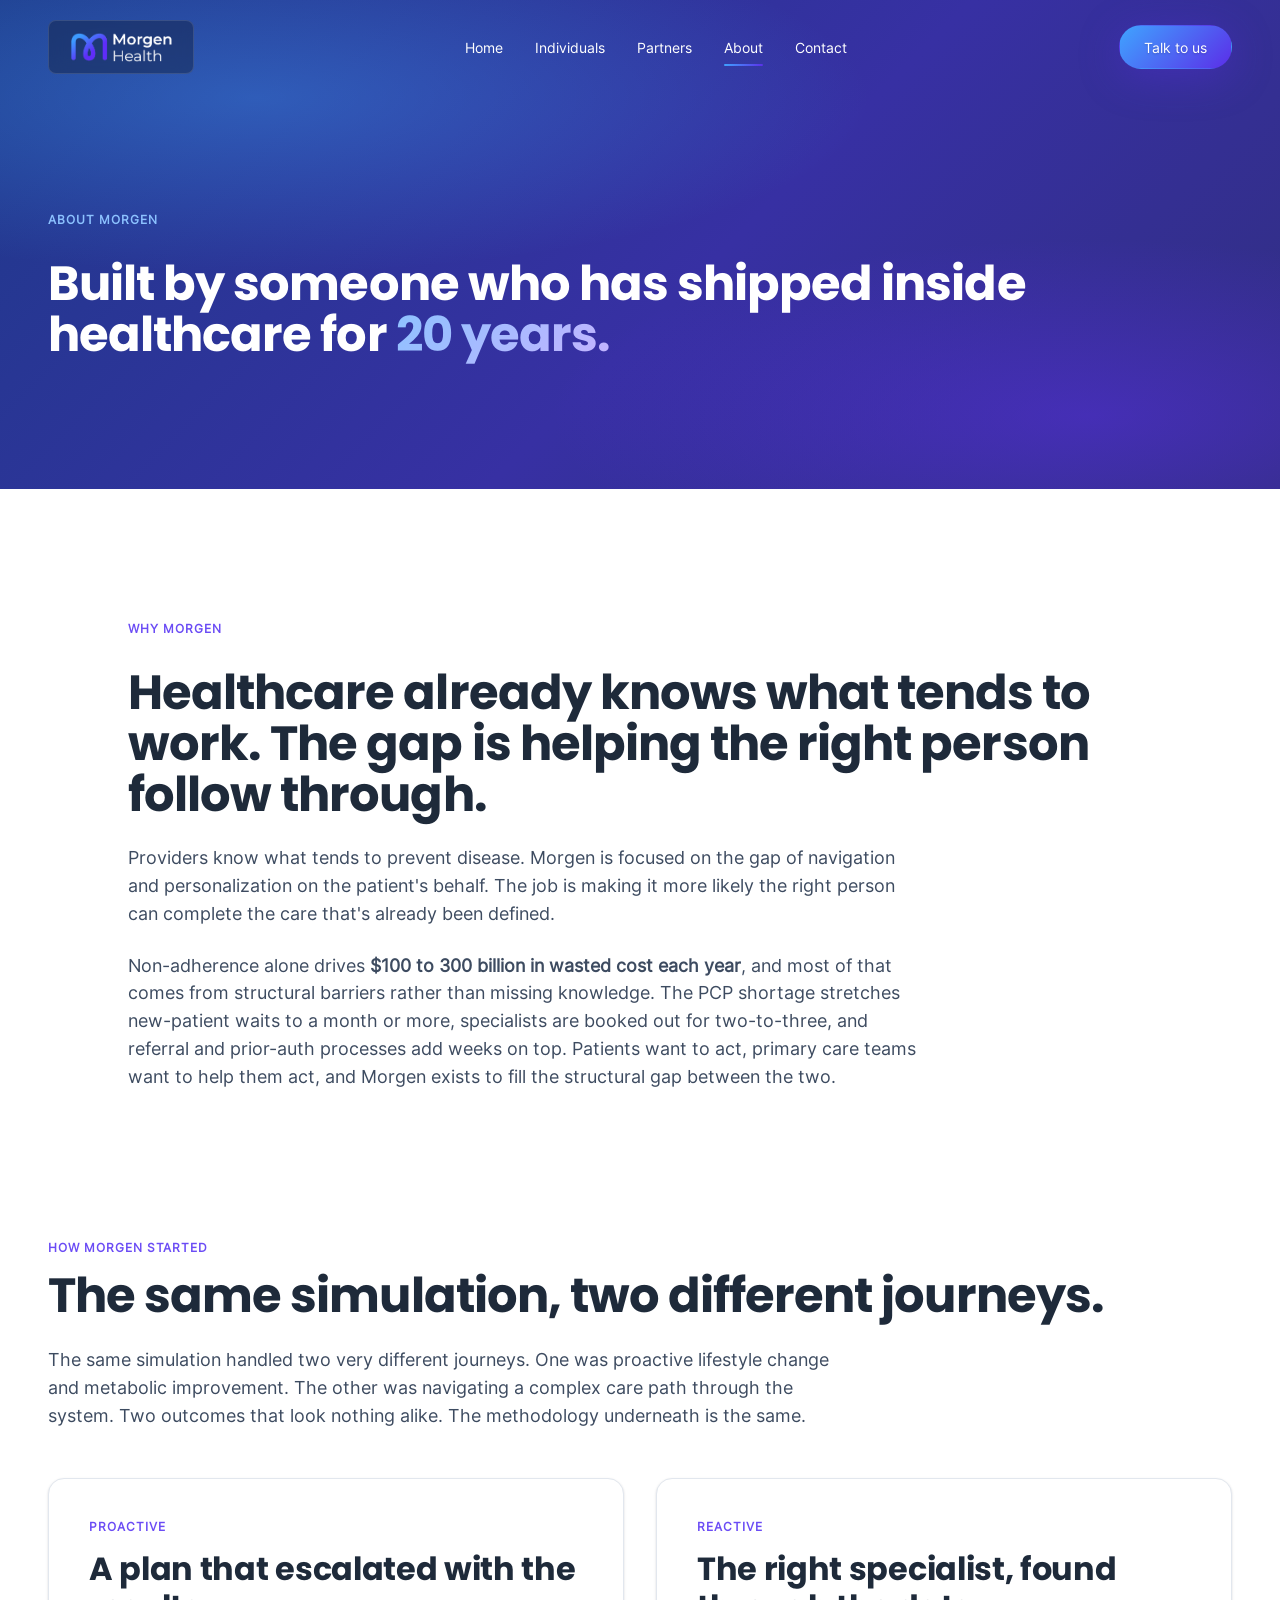
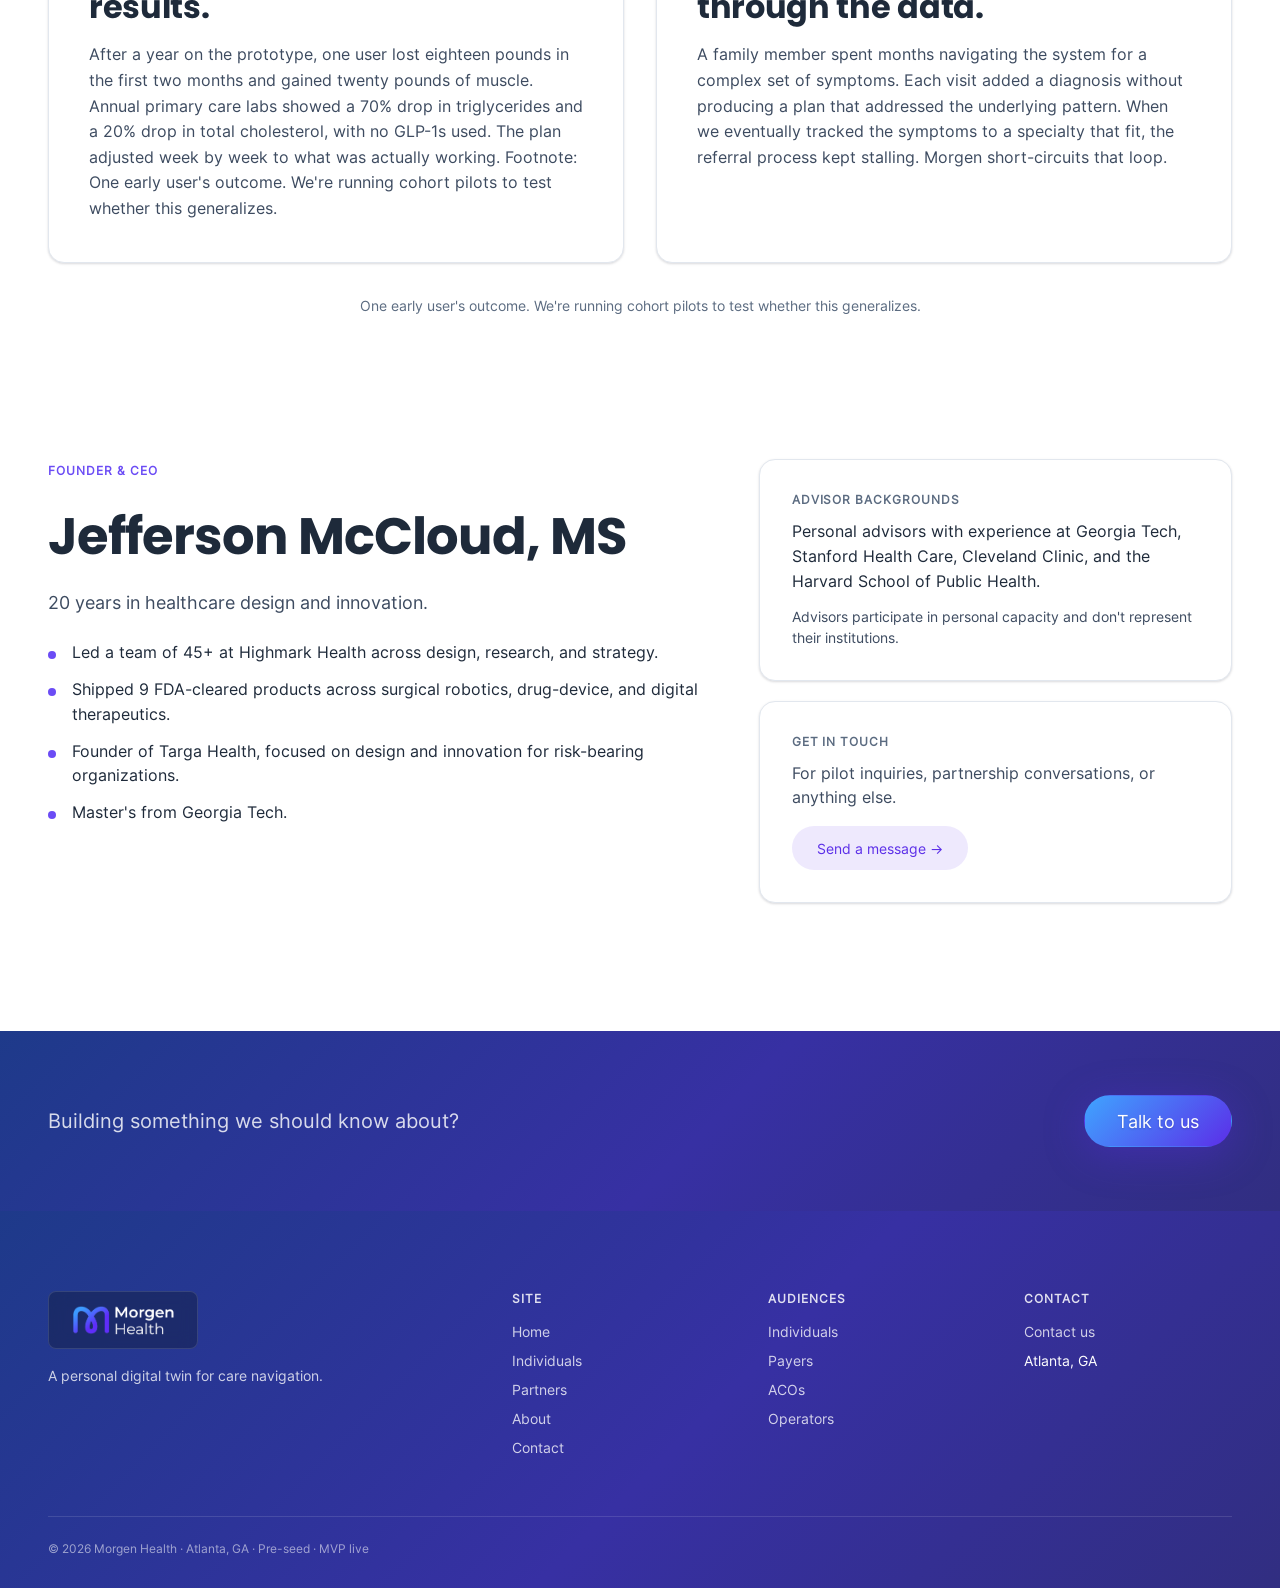
==== commit e41ff4f9: "update on results updated copy" ====
--- a/about.html
+++ b/about.html
@@ -69,9 +69,9 @@
     <div class="container">
       <div class="section__head">
         <span class="eyebrow section__eyebrow">How Morgen started</span>
-        <h2 class="section__title">Two lived experiences. One methodology.</h2>
+        <h2 class="section__title">The same simulation, two different journeys.</h2>
         <p class="section__lead">
-          Morgen began with two stories from the founder's own life. The same simulation handled both.
+          The same simulation handled two very different journeys. One was proactive lifestyle change and metabolic improvement. The other was navigating a complex care path through the system. Two outcomes that look nothing alike. The methodology underneath is the same.
         </p>
       </div>
 
@@ -79,7 +79,7 @@
         <div class="card-light proof-card">
           <span class="eyebrow">Proactive</span>
           <h3 class="proof-card__title">A plan that escalated with the results.</h3>
-          <p class="proof-card__body">Over a year on the prototype, the founder lost eighteen pounds in the first two months and gained twenty pounds of muscle. Annual primary care labs showed a 70% drop in triglycerides and a 20% drop in total cholesterol, with no GLP-1s used. The plan adjusted week by week to what was actually working.</p>
+          <p class="proof-card__body">After a year on the prototype, one user lost eighteen pounds in the first two months and gained twenty pounds of muscle. Annual primary care labs showed a 70% drop in triglycerides and a 20% drop in total cholesterol, with no GLP-1s used. The plan adjusted week by week to what was actually working. Footnote:  One early user's outcome. We're running cohort pilots to test whether this generalizes.</p>
         </div>
         <div class="card-light proof-card">
           <span class="eyebrow">Reactive</span>
@@ -88,7 +88,7 @@
         </div>
       </div>
 
-      <p class="proof-footnote">Founder's lived experience. We're running cohort pilots to test whether this generalizes.</p>
+      <p class="proof-footnote">One early user's outcome. We're running cohort pilots to test whether this generalizes.</p>
     </div>
   </section>
 
--- a/styles/site.css
+++ b/styles/site.css
@@ -301,14 +301,16 @@
 .hero {
   min-height: 100vh;
   display: flex; flex-direction: column; justify-content: center;
+  align-items: flex-start;
   padding-top: 120px;
 }
 .hero__eyebrow { margin-bottom: 16px; }
 .hero__headline {
   font-family: var(--font-display);
-  font-size: clamp(40px, 8vw, 92px);
+  font-size: clamp(34px, 5.5vw, 68px);
   line-height: 1.02;
   letter-spacing: -0.025em;
+  text-wrap: balance;
   font-weight: var(--weight-bold);
   margin: 0 0 32px;
   max-width: 1200px;
@@ -323,7 +325,10 @@
   display: flex; flex-wrap: wrap; gap: 10px;
   margin-bottom: 40px;
 }
-.hero__cta { margin-top: 8px; }
+.hero__cta { 
+  margin-top: 8px; 
+  align-self: flex-start;
+}
 
 /* ============================================================
    Section heads
@@ -332,7 +337,7 @@
 .section__eyebrow { display: inline-block; margin-bottom: 16px; }
 .section__title {
   font-family: var(--font-display);
-  font-size: clamp(32px, 5vw, 60px);
+  font-size: clamp(28px, 4vw, 48px);
   line-height: 1.06;
   letter-spacing: -0.02em;
   font-weight: var(--weight-bold);
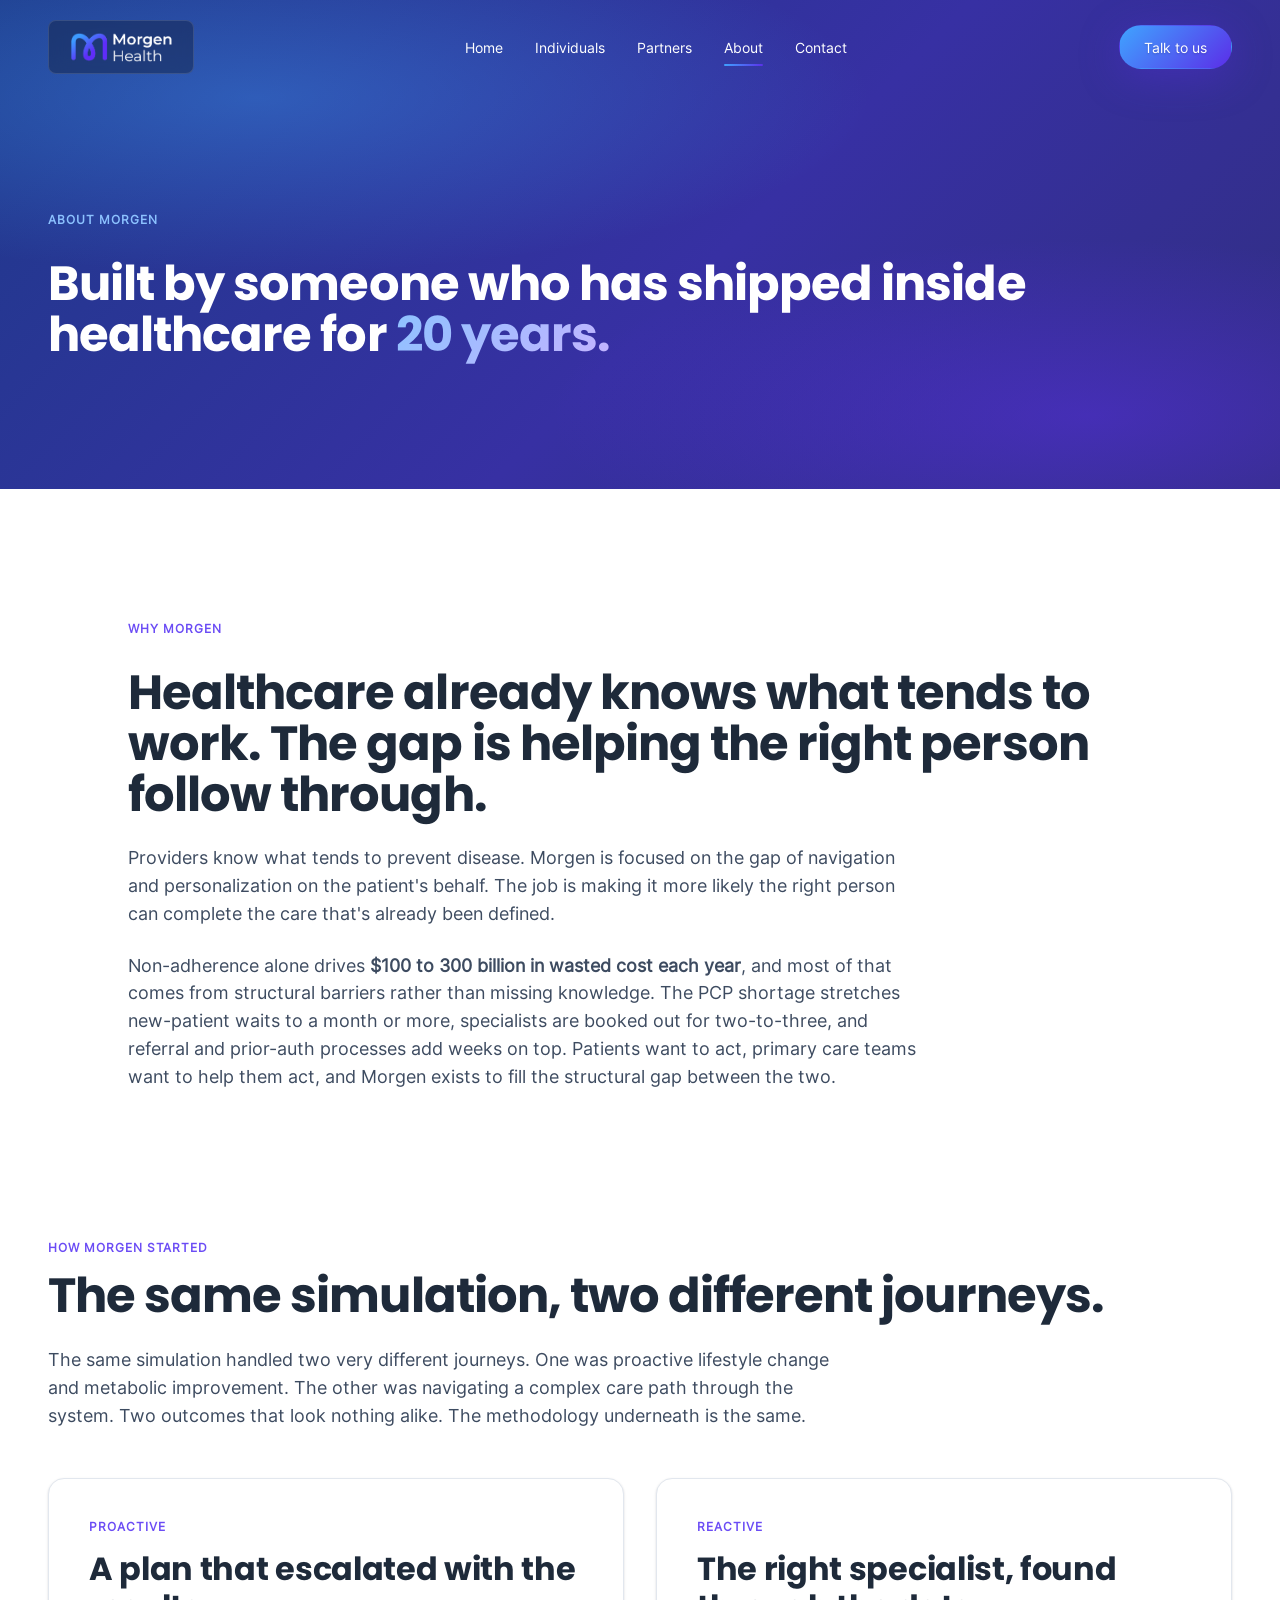
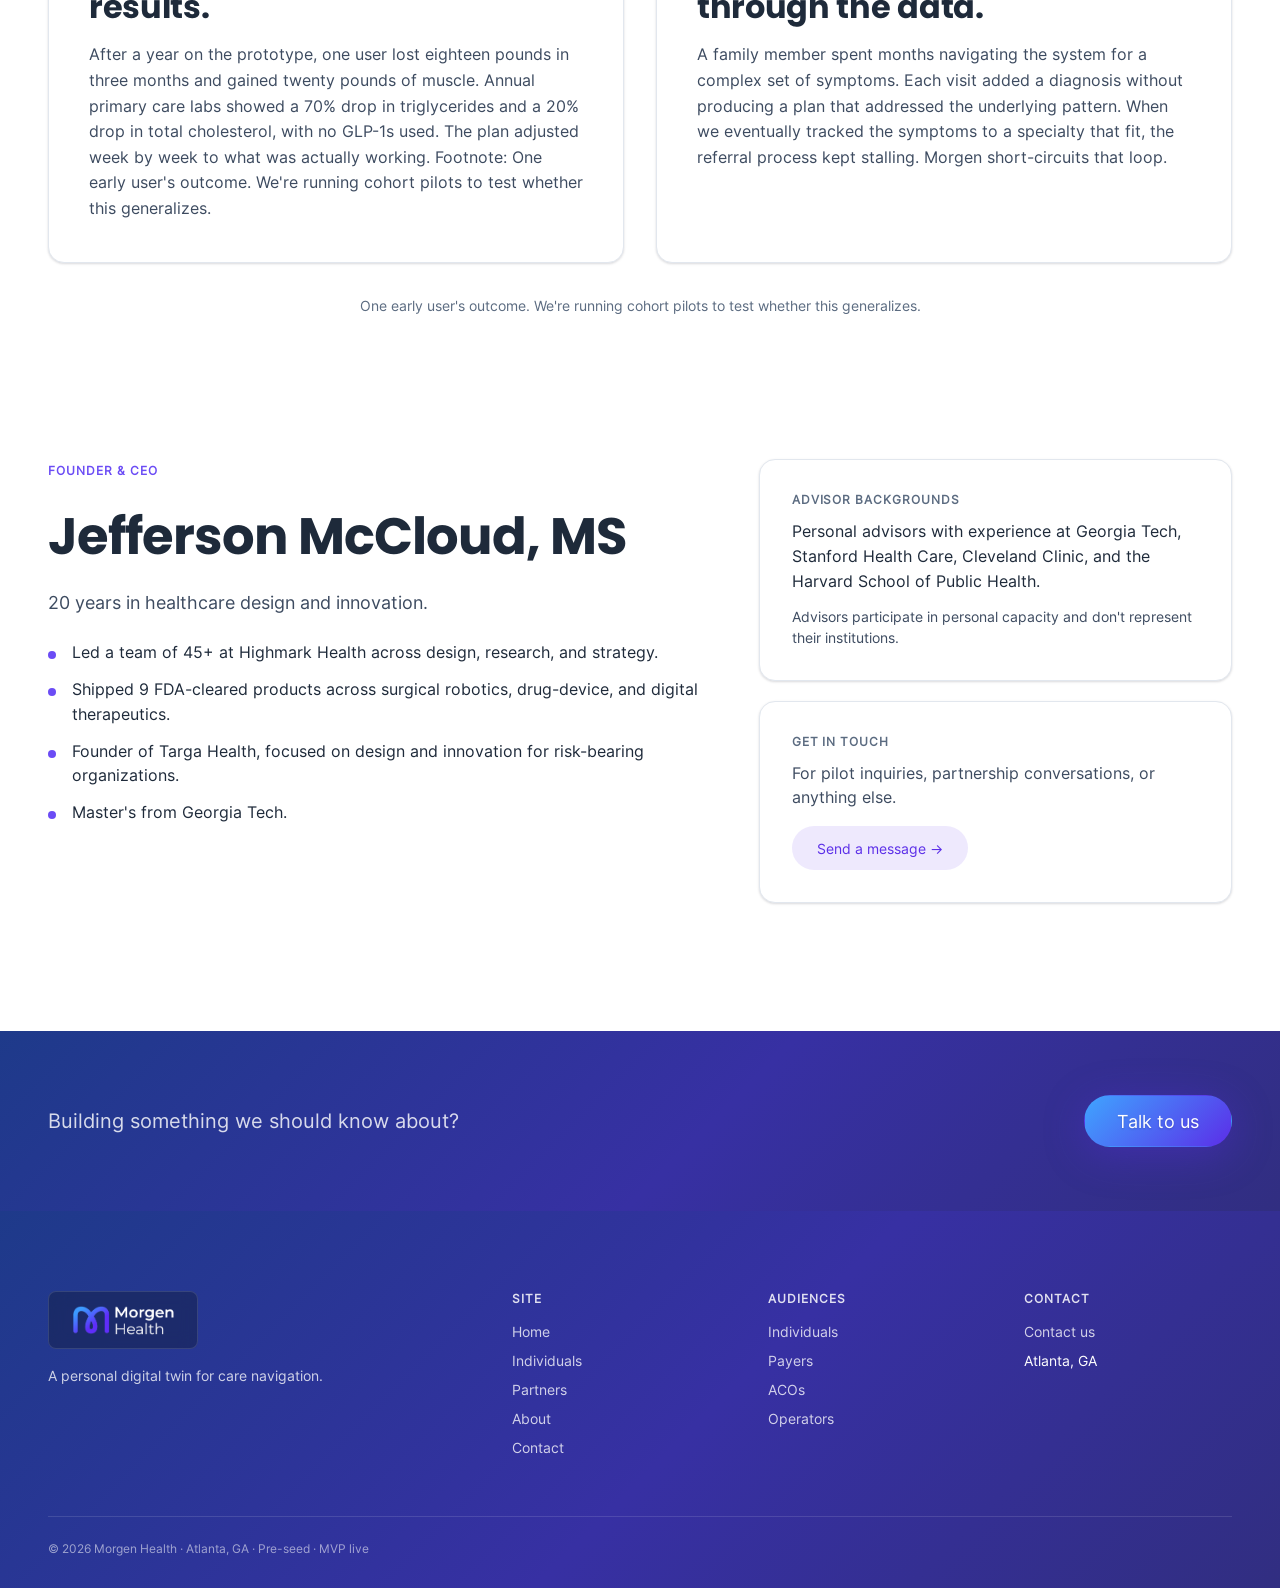
==== commit b54f2313: "summary copy" ====
--- a/about.html
+++ b/about.html
@@ -79,7 +79,9 @@
         <div class="card-light proof-card">
           <span class="eyebrow">Proactive</span>
           <h3 class="proof-card__title">A plan that escalated with the results.</h3>
-          <p class="proof-card__body">After a year on the prototype, one user lost eighteen pounds in the first two months and gained twenty pounds of muscle. Annual primary care labs showed a 70% drop in triglycerides and a 20% drop in total cholesterol, with no GLP-1s used. The plan adjusted week by week to what was actually working. Footnote:  One early user's outcome. We're running cohort pilots to test whether this generalizes.</p>
+          <p class="proof-card__body">After a year on the prototype, one user lost eighteen pounds in three months and gained twenty pounds of muscle. Annual primary care labs showed a 70% drop in triglycerides and a 20% drop in total cholesterol, with no GLP-1s used. The plan adjusted week by week to what was actually working. 
+
+          Footnote:  One early user's outcome. We're running cohort pilots to test whether this generalizes.</p>
         </div>
         <div class="card-light proof-card">
           <span class="eyebrow">Reactive</span>
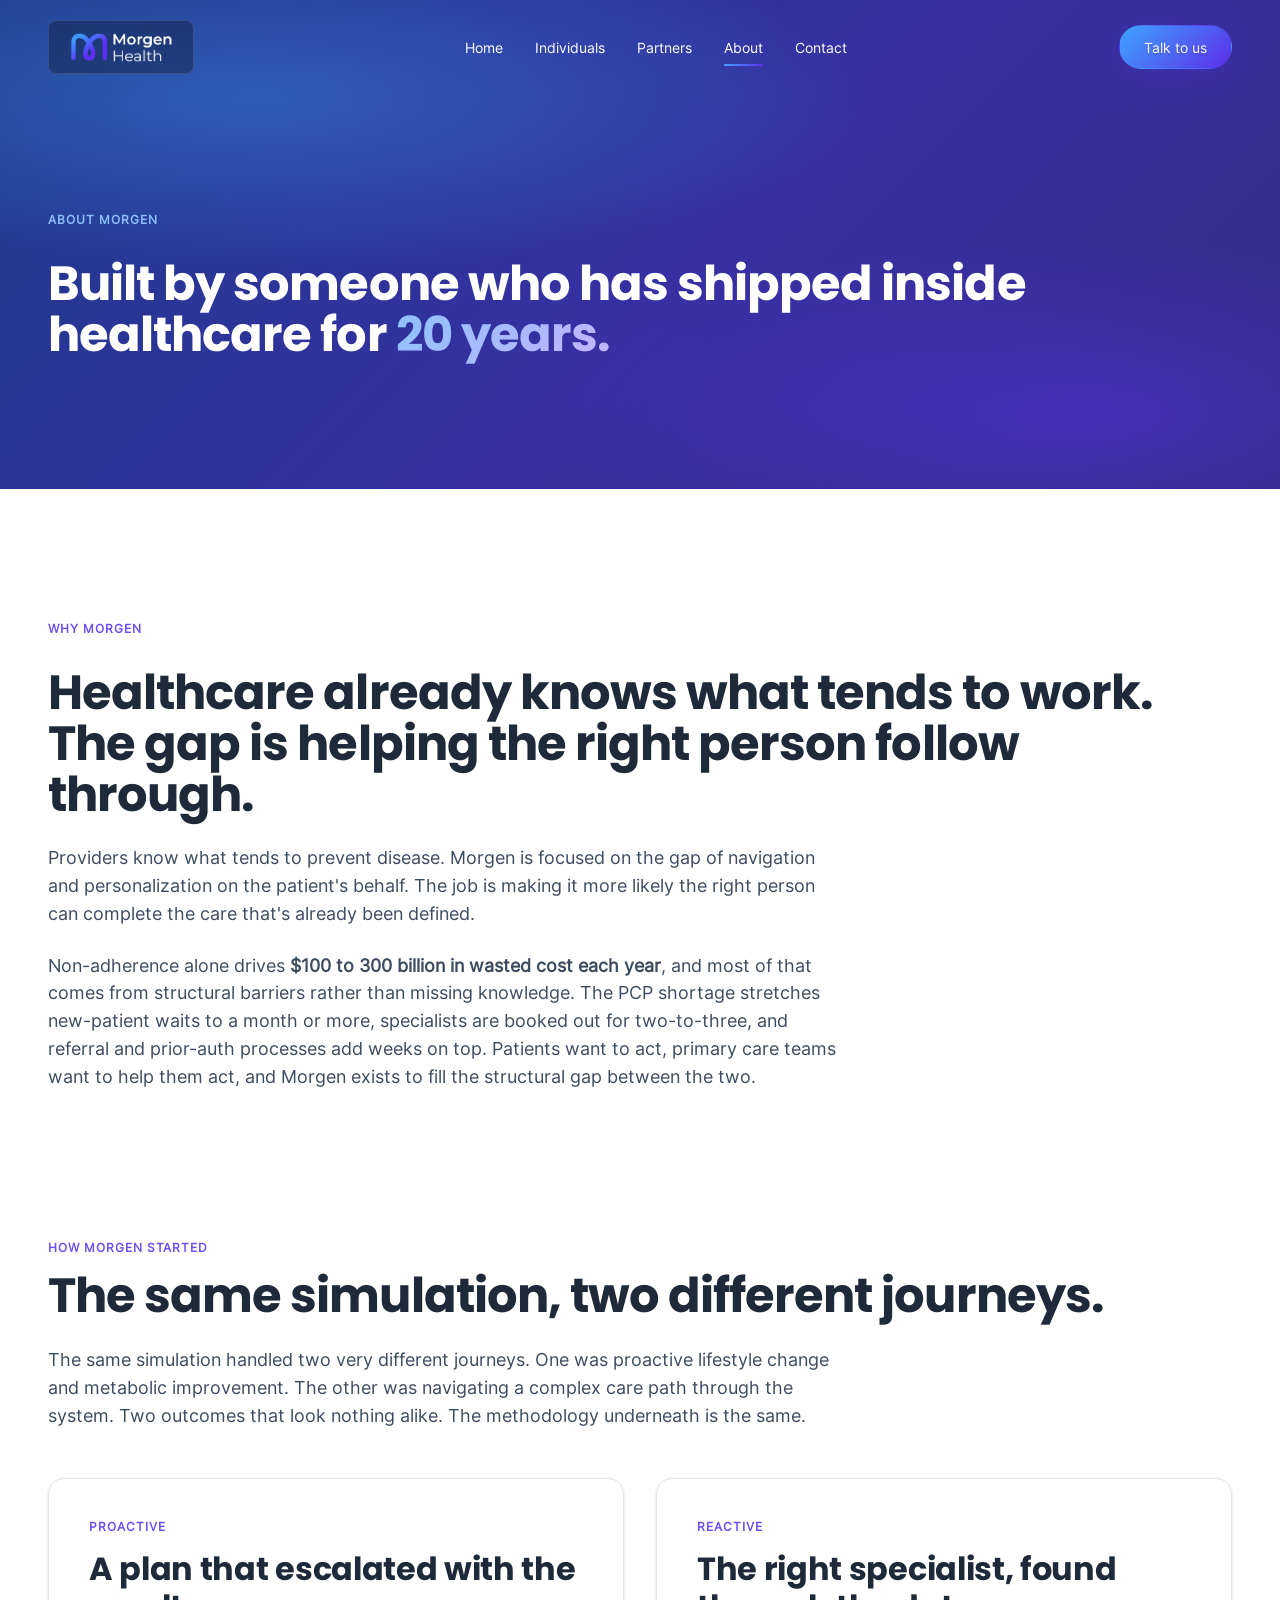
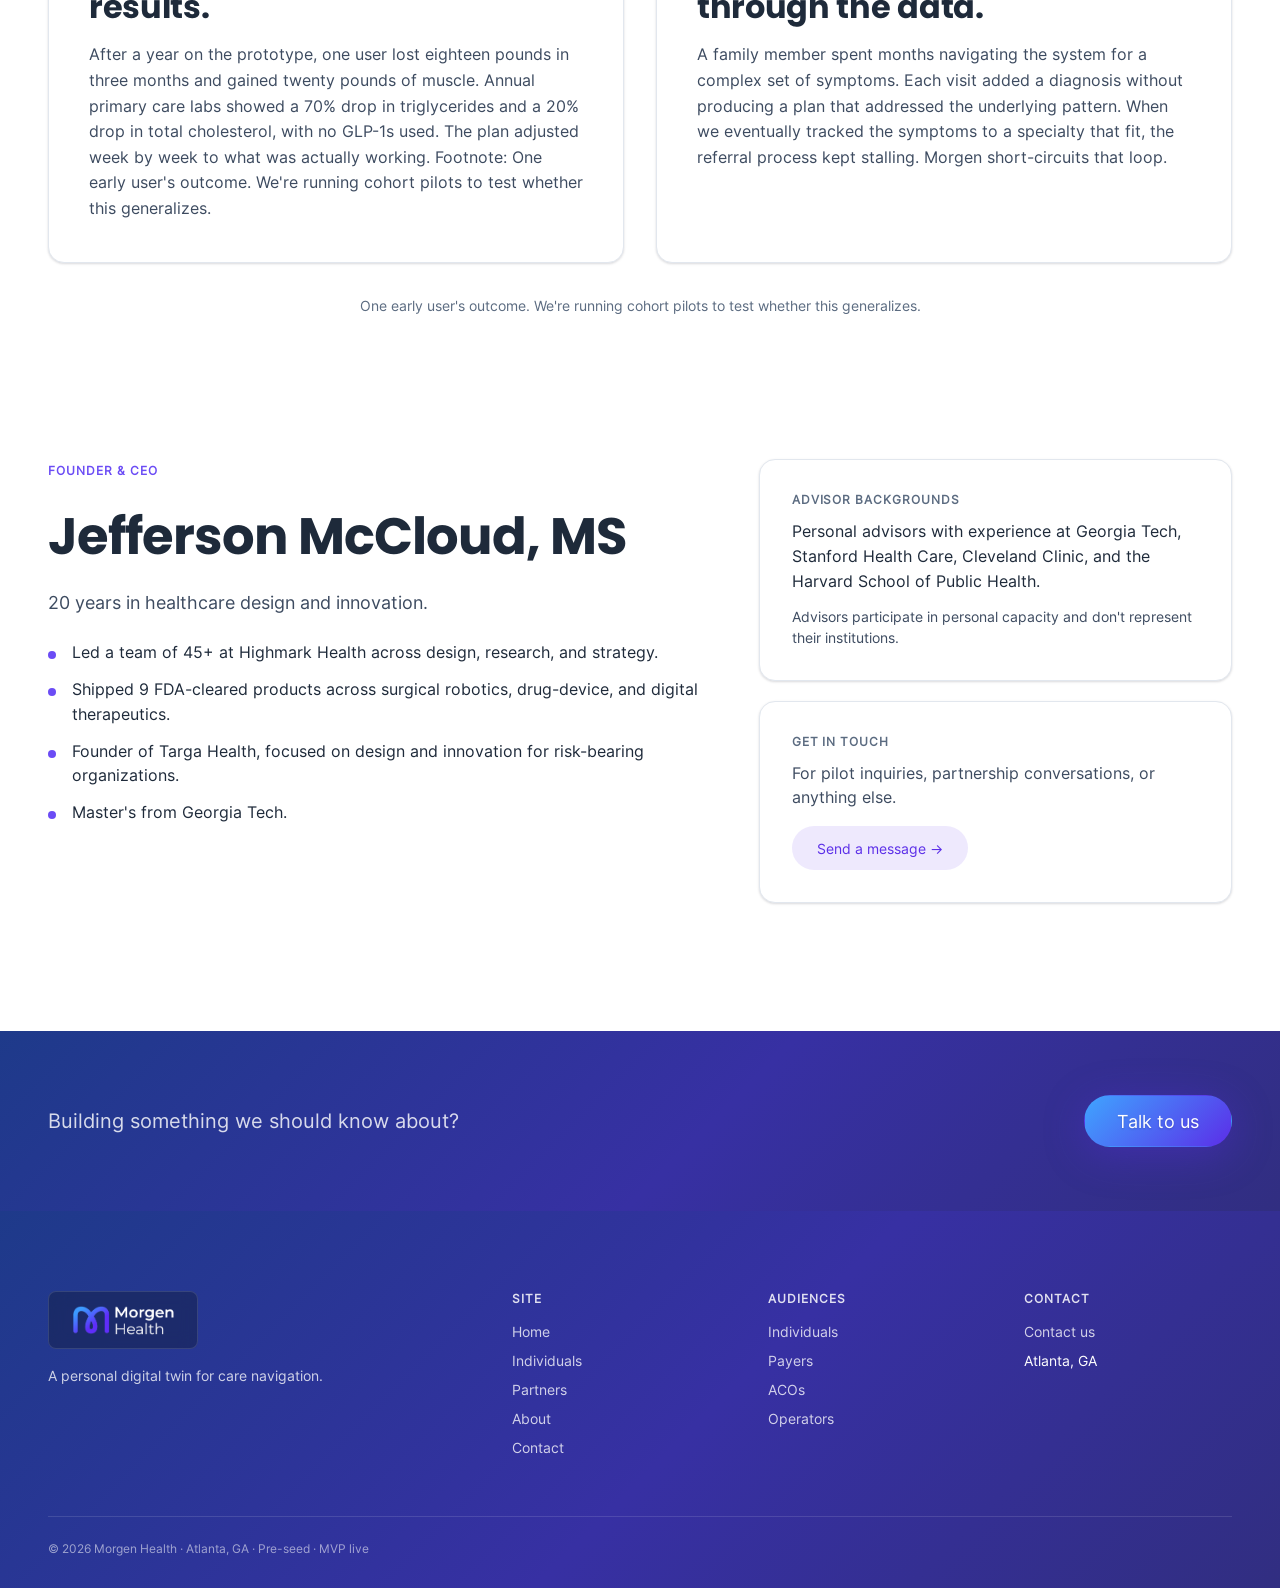
==== commit abe551b6: "removed .container-prose The alignment was off so I removed a class." ====
--- a/about.html
+++ b/about.html
@@ -50,7 +50,7 @@
 
   <!-- Why Morgen -->
   <section class="section section-light">
-    <div class="container container-prose">
+    <div class="container">
       <span class="eyebrow section__eyebrow">Why Morgen</span>
       <h2 class="section__title" style="margin-top: 16px; font-size: clamp(28px, 4vw, 48px);">
         Healthcare already knows what tends to work. The gap is helping the right person follow through.
--- a/styles/site.css
+++ b/styles/site.css
@@ -300,9 +300,9 @@
    ============================================================ */
 .hero {
   min-height: 100vh;
-  display: flex; flex-direction: column; justify-content: center;
-  align-items: flex-start;
-  padding-top: 120px;
+  display: flex; flex-direction: column; justify-content: flex-start;
+  padding-top: 160px;
+  padding-bottom: 80px;
 }
 .hero__eyebrow { margin-bottom: 16px; }
 .hero__headline {
